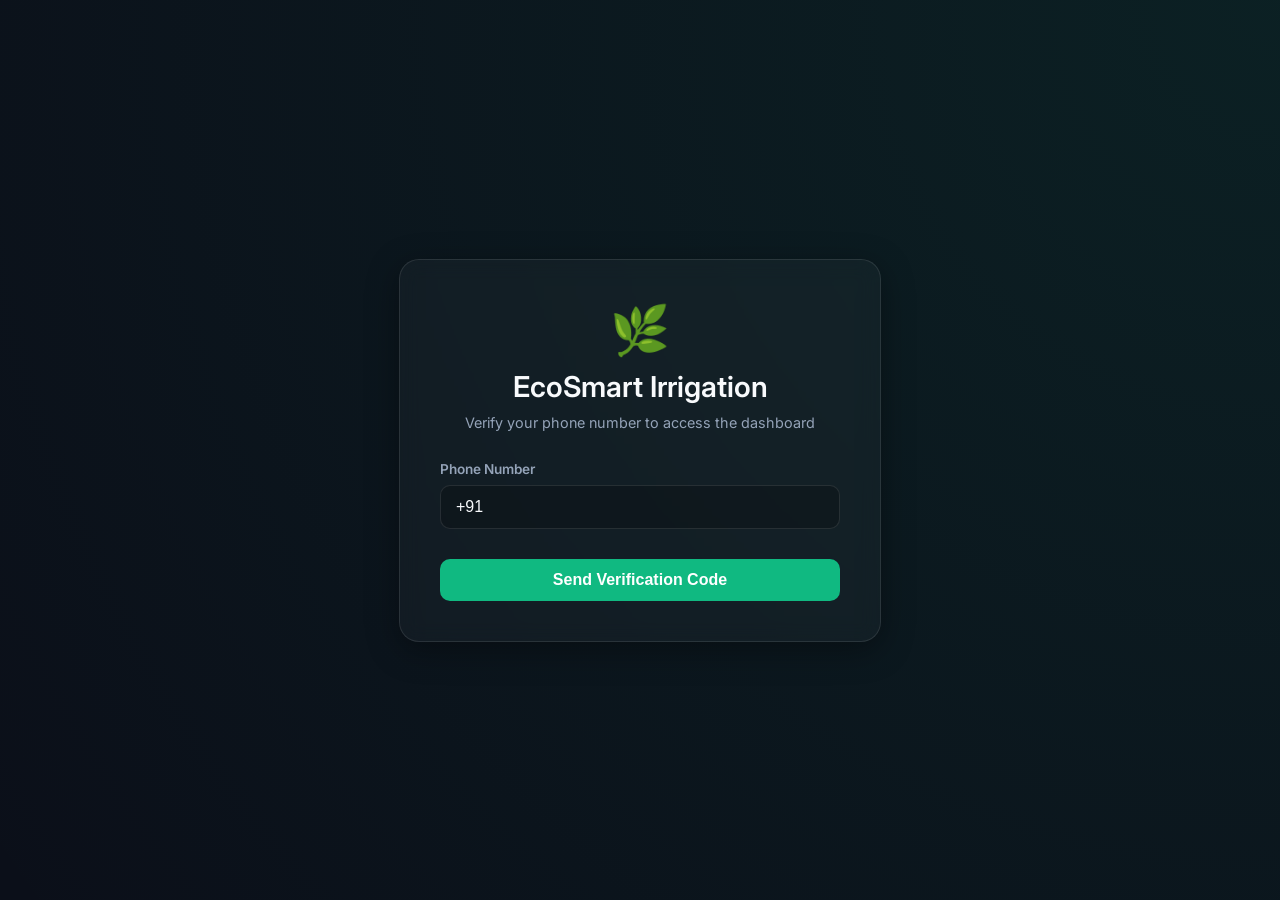
==== eco.html @ 52c583a7 "Add files via upload" ====
<!DOCTYPE html>
<html lang="en" data-theme="dark">

<head>
    <meta charset="UTF-8">
    <meta name="viewport" content="width=device-width, initial-scale=1.0">
    <title>EcoSmart Irrigation Pro</title>
    <link href="https://fonts.googleapis.com/css2?family=Inter:wght@300;400;600&display=swap" rel="stylesheet">
    <script src="https://cdn.jsdelivr.net/npm/chart.js"></script>
    <link rel="stylesheet" href="eco.css">
</head>

<body>

    <!-- Step 2: Login Section Container (matches color scheme, hidden/shown via Auth states) -->
    <div id="login-container" class="login-wrapper">
        <div class="login-card">
            <div class="login-header">
                <span class="login-logo">🌿</span>
                <h2>EcoSmart Irrigation</h2>
                <p>Verify your phone number to access the dashboard</p>
            </div>
            <div id="phone-step">
                <div class="input-field-group">
                    <label for="phone-number">Phone Number</label>
                    <input type="tel" id="phone-number" placeholder="+91XXXXXXXXXX" value="+91">
                </div>
                <div id="recaptcha-container"></div>
                <button id="btn-send-otp" class="btn-primary">Send Verification Code</button>
            </div>
            <div id="otp-step" style="display: none;">
                <div class="input-field-group">
                    <label for="otp-code">Verification Code</label>
                    <input type="text" id="otp-code" placeholder="Enter 6-digit OTP">
                </div>
                <button id="btn-verify-otp" class="btn-primary">Verify & Login</button>
                <button id="btn-back-phone" class="btn-secondary">Change Phone Number</button>
            </div>
            <div id="login-error" class="error-msg" style="display: none;"></div>
        </div>
    </div>

    <!-- Step 2: Existing Dashboard HTML wrapped in a container that is hidden by default -->
    <div class="glass-container" id="dashboard-container" style="display: none;">
        <aside class="sidebar">
            <div class="sidebar-header">
                <div class="brand">🌿 <h2>EcoSmart</h2>
                </div>
                <div class="theme-toggle-container">
                    <span id="theme-text" class="theme-label">Dark Mode</span>
                    <label class="toggle-ui">
                        <input type="checkbox" id="theme-checkbox">
                        <span class="slider"></span>
                    </label>
                </div>
            </div>

            <nav class="nav-menu">
                <button id="nav-home" class="nav-btn active">🏠 Home</button>
                <button id="nav-auto" class="nav-btn">⚙️ Auto Console</button>
                <button id="nav-ai" class="nav-btn">🧠 AI & Analytics</button>
                <!-- Sidebar signout option -->
                <button id="nav-logout" class="nav-btn" style="margin-top: 15px; border-color: rgba(239, 68, 68, 0.3); color: #ef4444;">🚪 Logout</button>
            </nav>

            <div class="compact-setting">
                <span>Auto Logic Master</span>
                <label class="toggle-ui">
                    <input type="checkbox" id="auto_logic_master">
                    <span class="slider"></span>
                </label>
            </div>

            <div class="status-card" id="weather-box">
                <div id="weather-icon">☀️</div>
                <h3 id="weather-text">Clear Skies</h3>
            </div>

            <div class="activity-panel">
                <div class="panel-header">
                    <h3>Activity Feed</h3>
                    <button id="btn-download">📥</button>
                </div>
                <div id="status-feed" class="console-box">
                    <p class="log-entry system">[00:00:00] System Initialized...</p>
                </div>
            </div>
        </aside>

        <main class="main-content">
            <!-- View 1: Home/Field Status -->
            <div id="view-home" class="view-panel">
                <header class="header">
                    <h1>Field Status</h1>
                    <div style="display: flex; gap: 15px; align-items: center;">
                        <!-- Step 2: Sign Out Button added to the main header -->
                        <button id="btn-signout" class="nav-btn" style="border-color: rgba(239, 68, 68, 0.3); color: #ef4444; padding: 6px 12px; font-size: 0.9rem; border-radius: 8px; cursor: pointer; background: none; transition: 0.3s; font-weight: 600;">🚪 Sign Out</button>
                        <div class="sync-pill"><span class="dot"></span> <span id="sync-text">Syncing...</span></div>
                    </div>
                </header>

                <section class="gauge-section">
                    <div class="card gauge-card">
                        <div class="svg-wrapper">
                            <svg viewBox="0 0 100 55">
                                <path fill="none" class="gauge-bg" d="M10,50 A40,40 0 0,1 90,50" />
                                <path fill="none" class="gauge-fill" id="fill1" d="M10,50 A40,40 0 0,1 90,50" />
                            </svg>
                            <div class="gauge-info"><span class="gauge-val" id="val1">0</span>%</div>
                        </div>
                        <h4>Zone 1 Moisture</h4>
                    </div>
                    <div class="card gauge-card">
                        <div class="svg-wrapper">
                            <svg viewBox="0 0 100 55">
                                <path fill="none" class="gauge-bg" d="M10,50 A40,40 0 0,1 90,50" />
                                <path fill="none" class="gauge-fill" id="fill2" d="M10,50 A40,40 0 0,1 90,50" />
                            </svg>
                            <div class="gauge-info"><span class="gauge-val" id="val2">0</span>%</div>
                        </div>
                        <h4>Zone 2 Moisture</h4>
                    </div>
                </section>

                <div class="control-grid">
                    <section class="card">
                        <h3>Manual Control</h3>
                        <div class="control-list">
                            <div class="control-row master">
                                <div><strong>Master Motor</strong><br><span class="sub-text">Primary Pump</span></div>
                                  <label class="toggle-ui"><input type="checkbox" id="motor_on"><span class="slider"></span></label>
                            </div>
                            <div class="control-row v-row disabled" id="v1-row">
                                <div><strong>Valve 1</strong><br><span class="sub-text">Zone A</span></div>
                                <label class="toggle-ui"><input type="checkbox" id="valve1_on" disabled><span class="slider"></span></label>
                            </div>
                            <div class="control-row v-row disabled" id="v2-row">
                                <div><strong>Valve 2</strong><br><span class="sub-text">Zone B</span></div>
                                <label class="toggle-ui"><input type="checkbox" id="valve2_on" disabled><span class="slider"></span></label>
                            </div>
                        </div>
                    </section>
                </div>
            </div>

            <!-- View 2: Auto Configuration Thresholds -->
            <div id="view-auto" class="view-panel" style="display:none;">
                <header class="header">
                    <div>
                        <h1>Auto-Irrigation Console</h1>
                        <p class="sub-text">Configure specific ON and OFF moisture thresholds for each zone.</p>
                    </div>
                </header>

                <div class="card setup-card">
                    <div class="setup-item">
                        <label>Zone 1 Thresholds</label>
                        <div class="input-group">
                            <div><span class="threshold-label">Turn ON below (%)</span><input type="number" id="v1_on_thresh" value="45"></div>
                            <div><span class="threshold-label">Turn OFF above (%)</span><input type="number" id="v1_off_thresh" value="78"></div>
                        </div>
                    </div>
                    <div class="setup-item" style="margin-top: 15px;">
                        <label>Zone 2 Thresholds</label>
                        <div class="input-group">
                            <div><span class="threshold-label">Turn ON below (%)</span><input type="number" id="v2_on_thresh" value="44"></div>
                            <div><span class="threshold-label">Turn OFF above (%)</span><input type="number" id="v2_off_thresh" value="66"></div>
                        </div>
                    </div>
                    <button id="btn-save-auto" class="btn-primary">Apply Configuration</button>
                </div>
            </div>

            <!-- View 3: AI & Analytics Model -->
            <div id="view-ai" class="view-panel" style="display:none;">
                <header class="header">
                    <div>
                        <div style="display: flex; gap: 10px; align-items: center;">
                            <span style="font-size: 2rem;">🧠</span>
                            <h1 style="margin: 0; color: var(--aiColor)">AI & Analytics</h1>
                        </div>
                    </div>
                </header>

                <div class="card">
                    <h3 style="margin-top: 0; color: var(--primary);">Daily Water Efficiency Model</h3>
                    <p class="sub-text">Input your farm variables to calculate real-world savings based on ESP32 travel timers.</p>

                    <div class="setup-item" style="margin-top: 15px;">
                        <div class="input-group">
                            <div><span class="threshold-label">Distance to Field (km)</span><input type="number" id="calc-dist" value="5"></div>
                            <div><span class="threshold-label">Travel Speed (km/h)</span><input type="number" id="calc-speed" value="45"></div>
                            <div><span class="threshold-label">Pump Flow Rate (L/min)</span><input type="number" id="calc-flow" value="30"></div>
                        </div>
                    </div>
                    <button id="btn-render-chart" class="btn-primary" style="margin-top: 20px; width: auto; padding: 10px 20px;">Generate Log Charts</button>

                    <div style="margin-top: 30px; height: 250px;">
                        <canvas id="usageChart"></canvas>
                    </div>
                    <div style="margin-top: 30px; height: 250px;">
                        <canvas id="savedChart"></canvas>
                    </div>
                </div>

                <div class="card setup-card" style="max-width: none;">
                    <h3 style="margin-top: 0;">Computer Vision Analysis</h3>
                    <div style="display: flex; gap: 15px; align-items: center;">
                        <input type="file" id="ai-file-input" accept="image/*" style="display: none;">
                        <button id="btn-select-photo" class="ai-btn">📷 Select Field Photo</button>
                        <button id="btn-analyze-photo" class="btn-primary" style="margin-top: 0; max-width: 200px; display: none;">Analyze with AI</button>
                        <span id="ai-loading" style="display: none; color: var(--aiColor); font-weight: bold;">Processing...</span>
                    </div>
                    <img id="ai-img-preview" class="img-preview" src="">
                    <div id="ai-response-container" class="ai-result"></div>
                </div>
            </div>
        </main>
    </div>

    <!-- External Helpers -->
    <script src="https://cdn.jsdelivr.net/npm/marked/marked.min.js"></script>
    
    <!-- Step 3: Javascript treated as a module -->
    <script type="module" src="eco.js"></script>
</body>

</html>
---- eco.css ----
:root {
    --bg: #0b0f19;
    --side: #161b26;
    --card: rgba(255, 255, 255, 0.05);
    --text: #f8fafc;
    --dim: #94a3b8;
    --primary: #10b981;
    --border: rgba(255, 255, 255, 0.1);
    --aiColor: #00bfff;
}

[data-theme="light"] {
    --bg: #f8fafc;
    --side: #ffffff;
    --card: #ffffff;
    --text: #1e293b;
    --dim: #64748b;
    --border: #e2e8f0;
}

body {
    margin: 0;
    font-family: 'Inter', sans-serif;
    background: var(--bg);
    color: var(--text);
    display: flex;
    height: 100vh;
    overflow: hidden;
}

.glass-container {
    display: flex;
    width: 100%;
    height: 100%;
}

/* --- SIDEBAR --- */
.sidebar {
    width: 340px;
    background: var(--side);
    border-right: 1px solid var(--border);
    padding: 25px;
    display: flex;
    flex-direction: column;
    flex-shrink: 0;
    gap: 20px;
}

.sidebar-header {
    display: flex;
    justify-content: space-between;
    align-items: center;
    margin-bottom: 5px;
}

.brand {
    display: flex;
    align-items: center;
    gap: 10px;
    font-weight: 600;
    font-size: 1.3rem;
}

.theme-toggle-container {
    display: flex;
    flex-direction: column;
    align-items: flex-end;
    gap: 4px;
}

.theme-label {
    font-size: 0.75rem;
    color: var(--dim);
    font-weight: 600;
    letter-spacing: 0.5px;
}

.nav-menu {
    display: flex;
    flex-direction: column;
    gap: 10px;
}

.nav-btn {
    background: none;
    border: 1px solid var(--border);
    color: var(--text);
    padding: 12px 15px;
    border-radius: 10px;
    cursor: pointer;
    text-align: left;
    transition: 0.3s;
    font-size: 1rem;
    font-weight: 600;
}

.nav-btn:hover {
    background: var(--card);
}

.nav-btn.active {
    background: var(--primary);
    border-color: var(--primary);
    color: white;
}

.compact-setting {
    display: flex;
    justify-content: space-between;
    align-items: center;
    background: rgba(0, 0, 0, 0.1);
    border: 1px solid var(--border);
    padding: 12px 15px;
    border-radius: 10px;
    font-weight: 600;
    font-size: 0.95rem;
}

.status-card {
    padding: 20px;
    border-radius: 15px;
    text-align: center;
    color: white;
}

.status-card.clear {
    background: linear-gradient(135deg, #f59e0b, #d97706);
}

.status-card.rain {
    background: linear-gradient(135deg, #3b82f6, #1d4ed8);
}

#weather-icon {
    font-size: 2rem;
    margin-bottom: 5px;
}

#weather-text {
    margin: 0;
    font-size: 1.1rem;
}

.activity-panel {
    display: flex;
    flex-direction: column;
    flex-grow: 1;
    min-height: 250px;
    margin-top: 5px;
}

.panel-header {
    display: flex;
    justify-content: space-between;
    align-items: center;
    margin-bottom: 10px;
}

.panel-header h3 {
    margin: 0;
    font-size: 1.1rem;
}

#btn-download {
    background: none;
    border: 1px solid var(--border);
    border-radius: 8px;
    cursor: pointer;
    color: var(--text);
    padding: 5px 8px;
    transition: 0.2s;
}

#btn-download:hover {
    background: var(--primary);
    border-color: var(--primary);
    color: white;
}

.console-box {
    background: rgba(0, 0, 0, 0.2);
    border-radius: 12px;
    flex-grow: 1;
    padding: 12px;
    font-family: monospace;
    font-size: 0.75rem;
    overflow-y: auto;
    color: var(--dim);
    border: 1px solid var(--border);
}

.log-entry {
    margin: 0 0 6px 0;
    border-bottom: 1px solid rgba(255, 255, 255, 0.03);
    padding-bottom: 4px;
}

/* --- MAIN CONTENT & GAUGES --- */
.main-content {
    flex: 1;
    padding: 40px;
    overflow-y: auto;
}

.header {
    display: flex;
    justify-content: space-between;
    align-items: center;
    margin-bottom: 30px;
}

.sub-text {
    font-size: 0.85rem;
    color: var(--dim);
    font-weight: normal;
    margin-top: 5px;
}

.view-panel {
    animation: fadeIn 0.4s ease-in-out;
}

.gauge-section {
    display: grid;
    grid-template-columns: 1fr 1fr;
    gap: 20px;
    margin-bottom: 30px;
}

.card {
    background: var(--card);
    border: 1px solid var(--border);
    border-radius: 20px;
    padding: 25px;
    margin-bottom: 20px;
}

.gauge-card {
    text-align: center;
}

.svg-wrapper {
    position: relative;
    width: 100%;
    max-width: 220px;
    margin: 0 auto;
}

.gauge-bg {
    stroke: var(--border);
    stroke-width: 8;
    stroke-linecap: round;
}

.gauge-fill {
    stroke: var(--primary);
    stroke-width: 8;
    stroke-linecap: round;
    stroke-dasharray: 125.6;
    transition: stroke-dashoffset 1s ease, stroke 0.5s ease;
}

.gauge-info {
    position: absolute;
    bottom: 10px;
    left: 50%;
    transform: translateX(-50%);
    text-align: center;
}

.gauge-val {
    font-size: 2.5rem;
    font-weight: 700;
}

/* --- CONTROLS --- */
.control-list {
    display: flex;
    flex-direction: column;
    gap: 5px;
    margin-top: 15px;
}

.control-row {
    display: flex;
    justify-content: space-between;
    align-items: center;
    padding: 15px 0;
    border-bottom: 1px solid var(--border);
    width: 100%;
}

.control-row:last-child {
    border-bottom: none;
}

.control-row.disabled {
    opacity: 0.3;
    filter: grayscale(1);
    pointer-events: none;
}

.toggle-ui {
    position: relative;
    width: 50px;
    height: 26px;
    display: inline-block;
    flex-shrink: 0;
}

.toggle-ui input {
    opacity: 0;
    width: 0;
    height: 0;
}

.slider {
    position: absolute;
    cursor: pointer;
    top: 0;
    left: 0;
    right: 0;
    bottom: 0;
    background: #64748b;
    border-radius: 34px;
    transition: 0.4s;
}

.slider:before {
    position: absolute;
    content: "";
    height: 18px;
    width: 18px;
    left: 4px;
    bottom: 4px;
    background: white;
    border-radius: 50%;
    transition: 0.4s;
}

input:checked+.slider {
    background: var(--primary);
}

input:checked+.slider:before {
    transform: translateX(24px);
}

.setup-card {
    max-width: 600px;
    display: flex;
    flex-direction: column;
    gap: 20px;
}

.setup-item {
    display: flex;
    flex-direction: column;
    gap: 10px;
    font-weight: 600;
}

.input-group {
    display: flex;
    gap: 15px;
    align-items: center;
    flex-wrap: wrap;
}

.input-group div {
    display: flex;
    flex-direction: column;
    gap: 5px;
}

.setup-item input[type="number"] {
    background: rgba(0, 0, 0, 0.2);
    border: 1px solid var(--border);
    padding: 12px;
    border-radius: 8px;
    color: var(--text);
    font-size: 1.1rem;
    width: 120px;
}

.threshold-label {
    font-size: 0.8rem;
    color: var(--dim);
    font-weight: normal;
}

.btn-primary {
    background: var(--primary);
    color: white;
    padding: 12px;
    border-radius: 10px;
    border: none;
    font-weight: 600;
    cursor: pointer;
    font-size: 1rem;
    width: 100%;
    transition: 0.3s;
    margin-top: 10px;
}

.btn-primary:hover {
    background: #059669;
}

.ai-btn {
    background: rgba(0, 191, 255, 0.1);
    color: var(--aiColor);
    border: 1px solid var(--aiColor);
    padding: 12px;
    border-radius: 10px;
    font-weight: 600;
    cursor: pointer;
    font-size: 1rem;
    width: fit-content;
    transition: 0.3s;
    display: flex;
    align-items: center;
    gap: 8px;
}

.ai-btn:hover {
    background: rgba(0, 191, 255, 0.2);
}

.ai-result {
    margin-top: 20px;
    padding: 20px;
    background: rgba(0, 191, 255, 0.05);
    border-left: 4px solid var(--aiColor);
    border-radius: 8px;
    color: var(--text);
    line-height: 1.6;
    font-size: 15px;
    display: none;
}

.img-preview {
    max-width: 100%;
    height: 250px;
    object-fit: cover;
    border-radius: 10px;
    margin-top: 15px;
    display: none;
    border: 1px solid var(--border);
}

.sync-pill {
    background: var(--card);
    padding: 5px 15px;
    border-radius: 20px;
    border: 1px solid var(--border);
    font-size: 0.75rem;
}

.dot {
    height: 8px;
    width: 8px;
    background: #10b981;
    border-radius: 50%;
    display: inline-block;
    margin-right: 5px;
}

@keyframes fadeIn {
    from {
        opacity: 0;
        transform: translateY(10px);
    }

    to {
        opacity: 1;
        transform: translateY(0);
    }
}

/* Login UI Styles */
.login-wrapper {
    display: flex;
    justify-content: center;
    align-items: center;
    width: 100%;
    height: 100vh;
    background: radial-gradient(circle at top right, rgba(16, 185, 129, 0.1), transparent), var(--bg);
}

.login-card {
    background: rgba(255, 255, 255, 0.03);
    border: 1px solid var(--border);
    border-radius: 20px;
    padding: 40px;
    width: 100%;
    max-width: 400px;
    backdrop-filter: blur(10px);
    box-shadow: 0 8px 32px 0 rgba(0, 0, 0, 0.37);
    animation: fadeIn 0.5s ease-out;
}

.login-header {
    text-align: center;
    margin-bottom: 30px;
}

.login-logo {
    font-size: 3rem;
    display: inline-block;
    margin-bottom: 10px;
    animation: pulse 2s infinite;
}

.login-header h2 {
    margin: 0;
    font-size: 1.8rem;
    font-weight: 600;
}

.login-header p {
    color: var(--dim);
    font-size: 0.9rem;
    margin-top: 10px;
}

.input-field-group {
    margin-bottom: 20px;
    display: flex;
    flex-direction: column;
    gap: 8px;
}

.input-field-group label {
    font-size: 0.85rem;
    color: var(--dim);
    font-weight: 600;
}

.input-field-group input {
    background: rgba(0, 0, 0, 0.2);
    border: 1px solid var(--border);
    border-radius: 10px;
    padding: 12px 15px;
    color: var(--text);
    font-size: 1rem;
    transition: 0.3s;
}

.input-field-group input:focus {
    outline: none;
    border-color: var(--primary);
    box-shadow: 0 0 0 2px rgba(16, 185, 129, 0.2);
}

.btn-secondary {
    background: transparent;
    color: var(--dim);
    padding: 12px;
    border-radius: 10px;
    border: 1px solid var(--border);
    font-weight: 600;
    cursor: pointer;
    font-size: 1rem;
    width: 100%;
    transition: 0.3s;
    margin-top: 10px;
}

.btn-secondary:hover {
    background: rgba(255, 255, 255, 0.05);
    color: var(--text);
}

#nav-logout:hover {
    background: rgba(239, 68, 68, 0.1) !important;
    border-color: #ef4444 !important;
    color: #ef4444 !important;
}

/* Hide the floating Google reCAPTCHA badge */
.grecaptcha-badge {
    visibility: hidden !important;
}

.error-msg {
    background: rgba(239, 68, 68, 0.1);
    color: #ef4444;
    padding: 10px;
    border-radius: 8px;
    border: 1px solid rgba(239, 68, 68, 0.2);
    font-size: 0.85rem;
    margin-top: 15px;
    text-align: center;
}

@keyframes pulse {
    0% { transform: scale(1); }
    50% { transform: scale(1.05); }
    100% { transform: scale(1); }
}
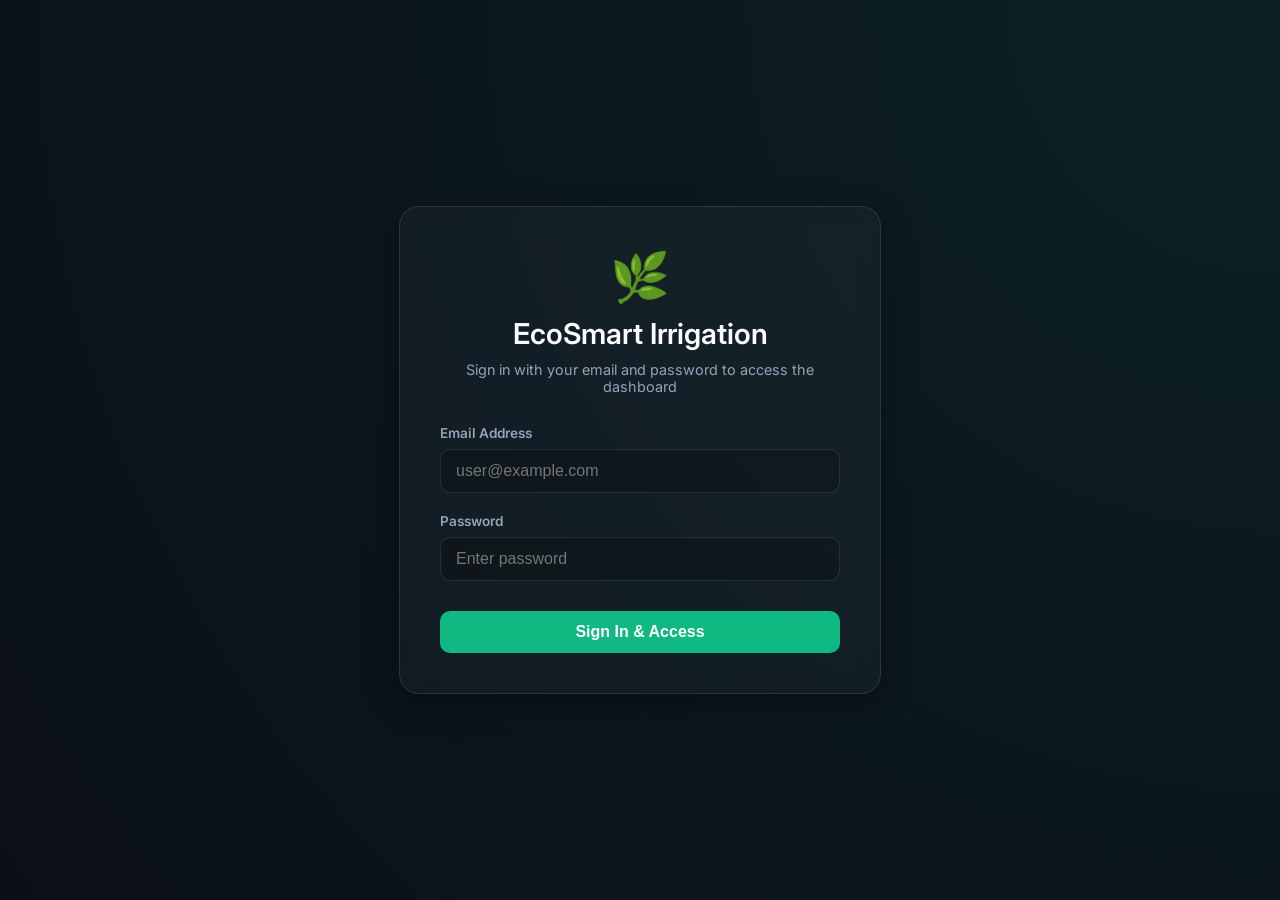
==== commit ace8cdba: "Add files via upload" ====
--- a/eco.html
+++ b/eco.html
@@ -12,29 +12,24 @@
 
 <body>
 
-    <!-- Step 2: Login Section Container (matches color scheme, hidden/shown via Auth states) -->
+    <!-- Login Section Container for Email & Password -->
     <div id="login-container" class="login-wrapper">
         <div class="login-card">
             <div class="login-header">
                 <span class="login-logo">🌿</span>
                 <h2>EcoSmart Irrigation</h2>
-                <p>Verify your phone number to access the dashboard</p>
-            </div>
-            <div id="phone-step">
+                <p>Sign in with your email and password to access the dashboard</p>
+            </div>
+            <div id="email-login-step">
                 <div class="input-field-group">
-                    <label for="phone-number">Phone Number</label>
-                    <input type="tel" id="phone-number" placeholder="+91XXXXXXXXXX" value="+91">
-                </div>
-                <div id="recaptcha-container"></div>
-                <button id="btn-send-otp" class="btn-primary">Send Verification Code</button>
-            </div>
-            <div id="otp-step" style="display: none;">
+                    <label for="email-address">Email Address</label>
+                    <input type="email" id="email-address" placeholder="user@example.com">
+                </div>
                 <div class="input-field-group">
-                    <label for="otp-code">Verification Code</label>
-                    <input type="text" id="otp-code" placeholder="Enter 6-digit OTP">
-                </div>
-                <button id="btn-verify-otp" class="btn-primary">Verify & Login</button>
-                <button id="btn-back-phone" class="btn-secondary">Change Phone Number</button>
+                    <label for="user-password">Password</label>
+                    <input type="password" id="user-password" placeholder="Enter password">
+                </div>
+                <button id="btn-login-email" class="btn-primary">Sign In & Access</button>
             </div>
             <div id="login-error" class="error-msg" style="display: none;"></div>
         </div>
@@ -62,6 +57,11 @@
                 <!-- Sidebar signout option -->
                 <button id="nav-logout" class="nav-btn" style="margin-top: 15px; border-color: rgba(239, 68, 68, 0.3); color: #ef4444;">🚪 Logout</button>
             </nav>
+
+            <div class="sidebar-api-key-box" style="margin-top: 20px; padding: 15px 0 0 0; border-top: 1px solid rgba(255,255,255,0.1);">
+                <label for="gemini-api-key" style="font-size: 0.85rem; color: rgba(255,255,255,0.6); display: block; margin-bottom: 8px;">🧠 Gemini API Key</label>
+                <input type="password" id="gemini-api-key" placeholder="Paste your API key here" style="width: 100%; padding: 8px; border-radius: 6px; border: 1px solid rgba(255,255,255,0.2); background: rgba(0,0,0,0.2); color: #ffffff; font-size: 0.85rem; box-sizing: border-box;">
+            </div>
 
             <div class="compact-setting">
                 <span>Auto Logic Master</span>
@@ -130,13 +130,13 @@
                                 <div><strong>Master Motor</strong><br><span class="sub-text">Primary Pump</span></div>
                                   <label class="toggle-ui"><input type="checkbox" id="motor_on"><span class="slider"></span></label>
                             </div>
-                            <div class="control-row v-row disabled" id="v1-row">
+                            <div class="control-row v-row" id="v1-row">
                                 <div><strong>Valve 1</strong><br><span class="sub-text">Zone A</span></div>
-                                <label class="toggle-ui"><input type="checkbox" id="valve1_on" disabled><span class="slider"></span></label>
+                                <label class="toggle-ui"><input type="checkbox" id="valve1_on"><span class="slider"></span></label>
                             </div>
-                            <div class="control-row v-row disabled" id="v2-row">
+                            <div class="control-row v-row" id="v2-row">
                                 <div><strong>Valve 2</strong><br><span class="sub-text">Zone B</span></div>
-                                <label class="toggle-ui"><input type="checkbox" id="valve2_on" disabled><span class="slider"></span></label>
+                                <label class="toggle-ui"><input type="checkbox" id="valve2_on"><span class="slider"></span></label>
                             </div>
                         </div>
                     </section>
